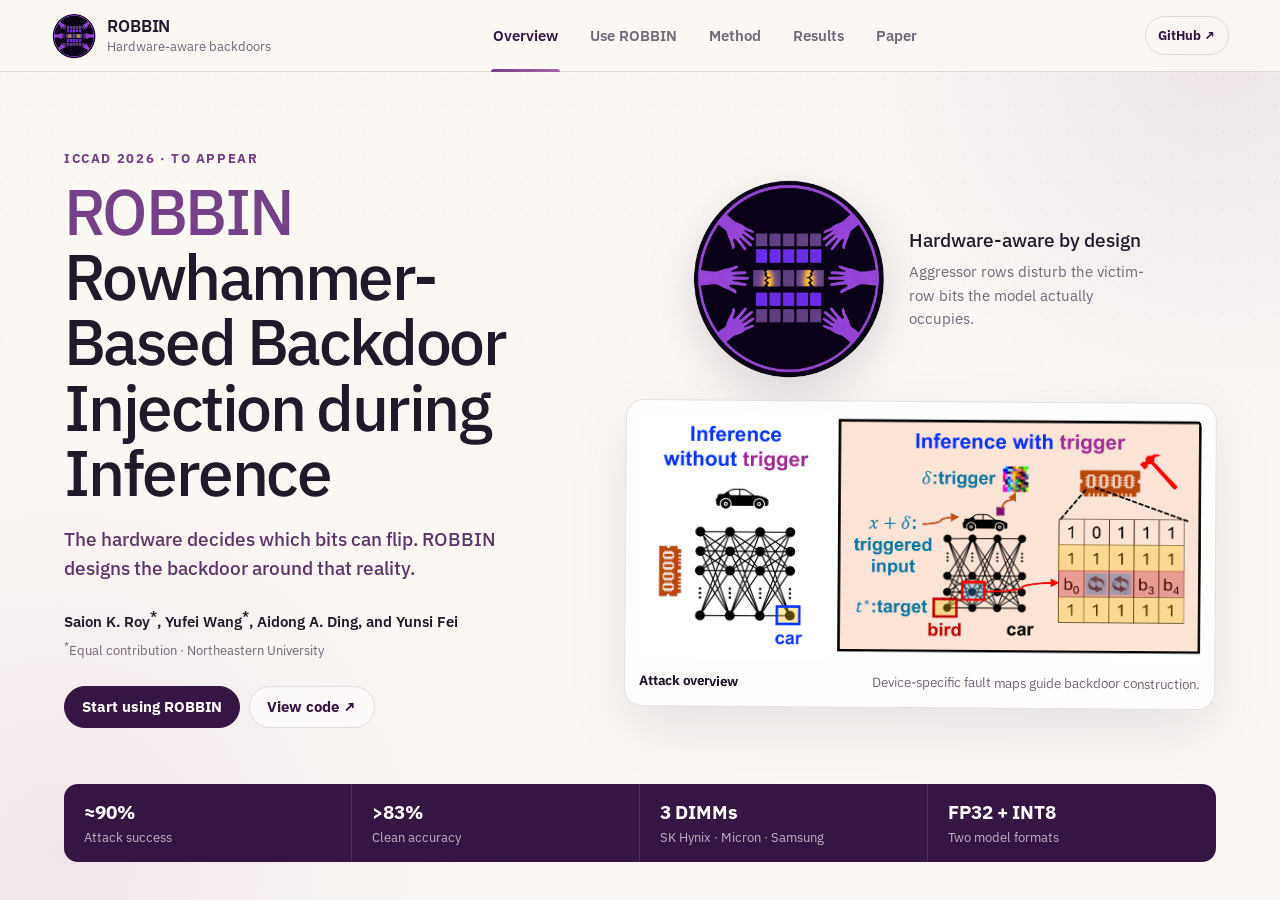
==== index.html @ c1b652b0 "Refine emblem hands and hammered cells" ====
<!doctype html>
<html lang="en">
  <head>
    <meta charset="utf-8" />
    <meta name="viewport" content="width=device-width, initial-scale=1" />
    <meta name="theme-color" content="#f8f3f7" />
    <meta name="description" content="ROBBIN is a hardware-aware inference-time backdoor attack that maps device-specific Rowhammer faults to DNN model pages." />
    <meta property="og:title" content="ROBBIN · Rowhammer-Based Backdoor Injection during Inference" />
    <meta property="og:description" content="Use ROBBIN, understand the method, and explore hardware results across three DDR4 devices." />
    <meta property="og:type" content="website" />
    <meta property="og:url" content="https://noisyor.github.io/ROBBIN-Rowhammer-Based-Backdoor-Injection-during-Inference/" />
    <meta property="og:image" content="https://noisyor.github.io/ROBBIN-Rowhammer-Based-Backdoor-Injection-during-Inference/assets/robbin-og.png" />
    <meta name="twitter:card" content="summary_large_image" />
    <link rel="icon" href="assets/robbin-robin-emblem.png?v=20260803e" />
    <link rel="stylesheet" href="assets/site.css?v=20260803j" />
    <script src="assets/site.js?v=20260803c" defer></script>
    <title>ROBBIN · Rowhammer-Based Backdoor Injection during Inference</title>
  </head>
  <body>
    <a class="skip-link" href="#tab-content">Skip to content</a>
    <div class="app-shell">
      <header class="site-header">
        <a class="brand" href="#overview" data-tab-link="overview" aria-label="ROBBIN overview">
          <img src="assets/robbin-robin-emblem.png?v=20260803e" alt="" />
          <span><strong>ROBBIN</strong><small>Hardware-aware backdoors</small></span>
        </a>

        <nav class="site-tabs" role="tablist" aria-label="Project sections">
          <button type="button" role="tab" id="tab-overview" aria-controls="overview" aria-selected="true" data-tab="overview">Overview</button>
          <button type="button" role="tab" id="tab-use" aria-controls="use" aria-selected="false" data-tab="use">Use ROBBIN</button>
          <button type="button" role="tab" id="tab-method" aria-controls="method" aria-selected="false" data-tab="method">Method</button>
          <button type="button" role="tab" id="tab-results" aria-controls="results" aria-selected="false" data-tab="results">Results</button>
          <button type="button" role="tab" id="tab-paper" aria-controls="paper" aria-selected="false" data-tab="paper">Paper</button>
        </nav>

        <a class="github-link" href="https://github.com/noisyor/ROBBIN-Rowhammer-Based-Backdoor-Injection-during-Inference">GitHub <span aria-hidden="true">↗</span></a>
      </header>

      <main id="tab-content" class="tab-content">
        <section class="tab-panel overview-panel" id="overview" role="tabpanel" aria-labelledby="tab-overview" tabindex="0">
          <div class="overview-copy">
            <p class="kicker">ICCAD 2026 · To appear</p>
            <h1><span>ROBBIN</span><br />Rowhammer-Based Backdoor Injection during Inference</h1>
            <p class="lead">The hardware decides which bits can flip. ROBBIN designs the backdoor around that reality.</p>
            <p class="authors">Saion K. Roy<sup>*</sup>, Yufei Wang<sup>*</sup>, Aidong A. Ding, and Yunsi Fei</p>
            <p class="affiliation"><sup>*</sup>Equal contribution · Northeastern University</p>
            <div class="actions">
              <button class="primary-action" type="button" data-tab-link="use">Start using ROBBIN</button>
              <a class="secondary-action" href="https://github.com/noisyor/ROBBIN-Rowhammer-Based-Backdoor-Injection-during-Inference">View code ↗</a>
            </div>
          </div>

          <div class="overview-visual">
            <div class="emblem-showcase">
              <img src="assets/robbin-robin-emblem.png?v=20260803e" alt="ROBBIN emblem showing mirrored five-fingered hands around DRAM rows with hammered victim cells turning yellow" />
              <div><strong>Hardware-aware by design</strong><span>Aggressor rows disturb the victim-row bits the model actually occupies.</span></div>
            </div>
            <figure class="paper-card">
              <img src="assets/figures/attack-overview.png" alt="A clean car input is classified correctly, while a triggered car input is mapped to a bird after profiled Rowhammer bit flips." />
              <figcaption><strong>Attack overview</strong><span>Device-specific fault maps guide backdoor construction.</span></figcaption>
            </figure>
          </div>

          <div class="metric-strip" aria-label="Evaluation highlights">
            <div><strong>≈90%</strong><span>Attack success</span></div>
            <div><strong>&gt;83%</strong><span>Clean accuracy</span></div>
            <div><strong>3 DIMMs</strong><span>SK Hynix · Micron · Samsung</span></div>
            <div><strong>FP32 + INT8</strong><span>Two model formats</span></div>
          </div>
        </section>

        <section class="tab-panel use-panel" id="use" role="tabpanel" aria-labelledby="tab-use" tabindex="0" hidden>
          <header class="panel-heading">
            <div><p class="kicker">Use ROBBIN</p><h2>From checkpoint to attack report.</h2></div>
            <p>Begin with the supplied profile. Move to an authorized hardware profile after the software path works end to end.</p>
          </header>

          <div class="use-layout">
            <aside class="setup-card">
              <div class="setup-group">
                <span class="control-label">1 · Profile source</span>
                <div class="segmented" role="group" aria-label="Choose profile source">
                  <button type="button" data-profile="sample" aria-pressed="true">Sample</button>
                  <button type="button" data-profile="custom" aria-pressed="false">My DRAM</button>
                </div>
              </div>
              <div class="setup-group">
                <span class="control-label">2 · Model precision</span>
                <div class="segmented" role="group" aria-label="Choose model precision">
                  <button type="button" data-precision="int8" aria-pressed="true">INT8</button>
                  <button type="button" data-precision="fp32" aria-pressed="false">FP32</button>
                </div>
              </div>
              <div class="current-path"><span>Current path</span><strong id="run-path-label">Sample · INT8</strong></div>
              <div class="needs-list">
                <p><span>01</span>Python 3.8+ and PyTorch</p>
                <p><span>02</span>ResNet-20 checkpoint</p>
                <p><span>03</span>Linux research system</p>
              </div>
              <p class="safety"><strong>Authorized systems only.</strong> The sample profile does not hammer local memory.</p>
            </aside>

            <div class="command-card">
              <div class="command-header"><span id="command-title">Reproduce with the supplied profile</span><button type="button" class="copy-button" data-copy-target="quickstart-code">Copy</button></div>
              <pre><code id="quickstart-code">Loading commands…</code></pre>
              <p id="command-note"><strong>Before you run:</strong> CIFAR-10 downloads automatically.</p>
            </div>
          </div>

          <div class="workflow-strip" aria-label="ROBBIN workflow">
            <div><b>1</b><span><strong>Profile</strong>Stable 0→1 and 1→0 faults</span></div>
            <div><b>2</b><span><strong>Map</strong>Model layout in 4 KB pages</span></div>
            <div><b>3</b><span><strong>Optimize</strong>Score realizable page pairs</span></div>
            <div><b>4</b><span><strong>Evaluate</strong>Track ASR and clean accuracy</span></div>
          </div>
        </section>

        <section class="tab-panel method-panel" id="method" role="tabpanel" aria-labelledby="tab-method" tabindex="0" hidden>
          <header class="panel-heading">
            <div><p class="kicker">The method</p><h2>Hardware fault map first.</h2></div>
            <p>ROBBIN selects mappings from the flips a real target device can produce, rather than hoping idealized model flips are physically realizable.</p>
          </header>

          <div class="method-layout">
            <div class="method-steps">
              <article><span>01</span><div><h3>Measure stable faults</h3><p>Retain reproducible, direction-specific bit flips from repeated profiling.</p></div></article>
              <article><span>02</span><div><h3>Score realizable impact</h3><p>Combine model sensitivity, bit significance, and device vulnerability.</p></div></article>
              <article><span>03</span><div><h3>Match pages</h3><p>Test top-K DRAM candidates for each high-value model page.</p></div></article>
              <article><span>04</span><div><h3>Deploy and evaluate</h3><p>Apply selected mappings while enforcing the clean-accuracy floor.</p></div></article>
            </div>

            <figure class="figure-card profile-figure">
              <img src="assets/figures/dram-profile.png" alt="Bit-flip count versus refresh cycles for three DDR4 devices." />
              <figcaption>Fault counts stabilize by 500 refresh cycles across ten repetitions.</figcaption>
            </figure>

            <aside class="formula-card">
              <span class="control-label">Direction-aware page score</span>
              <div class="score-equation" role="img" aria-label="r sub p equals V zero to one times s sub p zero to one, plus V one to zero times s sub p one to zero">
                <span class="equation-symbol"><i>r</i><sub>p</sub></span>
                <span class="equation-operator">=</span>
                <span class="equation-term"><i>V</i><sup>(0→1)</sup><i>s</i><sub>p</sub><sup>(0→1)</sup></span>
                <span class="equation-operator equation-plus">+</span>
                <span class="equation-term"><i>V</i><sup>(1→0)</sup><i>s</i><sub>p</sub><sup>(1→0)</sup></span>
              </div>
              <p class="equation-note">Available hardware faults × model sensitivity, summed over both flip directions.</p>
              <dl><div><dt>Candidate pool</dt><dd>Top-K, typically 20</dd></div><div><dt>Constraint</dt><dd>Target ASR + TA floor</dd></div><div><dt>Output</dt><dd>DNN → DRAM pages</dd></div></dl>
            </aside>
          </div>
        </section>

        <section class="tab-panel results-panel" id="results" role="tabpanel" aria-labelledby="tab-results" tabindex="0" hidden>
          <header class="panel-heading">
            <div><p class="kicker">Hardware results</p><h2>Consistent across three DDR4 chips.</h2></div>
            <div class="result-switch" role="group" aria-label="Choose result precision"><button type="button" data-result="int8" aria-pressed="true">INT8</button><button type="button" data-result="fp32" aria-pressed="false">FP32</button></div>
          </header>

          <div class="results-layout">
            <figure class="figure-card result-figure">
              <img id="result-image" src="assets/figures/int8-results.png" alt="INT8 attack success and test accuracy across three devices." />
              <figcaption id="result-caption">INT8 ResNet-20 · ROBBIN versus Don’t Knock</figcaption>
            </figure>
            <div class="result-summary">
              <article><span>Attack success</span><strong id="result-asr">90.2 / 90.1 / 90.9%</strong><p>Devices A, B, and C</p></article>
              <article><span>Clean accuracy</span><strong id="result-ta">83.0–87.0%</strong><p>After attack deployment</p></article>
              <article><span id="result-third-label">Page efficiency</span><strong id="result-efficiency">64–73% fewer</strong><p id="result-efficiency-note">Pages than Don’t Knock</p></article>
            </div>
            <aside class="defense-card">
              <div><span class="control-label">Countermeasure</span><h3>Keep weights off vulnerable pages.</h3><p>Vulnerability-aware allocation restores clean accuracy and reduces ASR to the trigger-only baseline on Device B.</p></div>
              <img src="assets/figures/countermeasure.png" alt="Countermeasure results after vulnerable-page blacklisting." />
            </aside>
          </div>
        </section>

        <section class="tab-panel paper-panel" id="paper" role="tabpanel" aria-labelledby="tab-paper" tabindex="0" hidden>
          <div class="paper-layout">
            <div class="paper-meta">
              <p class="kicker">Paper</p>
              <h2>ROBBIN: Rowhammer-Based Backdoor Injection during Inference</h2>
              <p class="authors">Saion K. Roy, Yufei Wang, Aidong A. Ding, and Yunsi Fei</p>
              <p class="venue">IEEE/ACM International Conference on Computer-Aided Design · 2026 · To appear</p>
              <div class="actions"><a class="primary-action" href="https://github.com/noisyor/ROBBIN-Rowhammer-Based-Backdoor-Injection-during-Inference">GitHub repository ↗</a><a class="secondary-action" href="https://drive.google.com/drive/folders/113tWaQPlbuyK6h5fFslvnyCXRkXAqYg8?usp=sharing">Profiling data ↗</a></div>
              <img class="paper-emblem" src="assets/robbin-robin-emblem.png?v=20260803e" alt="ROBBIN Rowhammer aggressor-row emblem" />
            </div>
            <article class="abstract-card"><span class="control-label">Abstract</span><p>Existing Rowhammer-based inference-time backdoor attacks choose model bit flips without accounting for the complete fault set that the underlying DRAM will produce. This disconnect makes their behavior unreliable across devices and causes damaging collateral flips.</p><p>ROBBIN integrates device-specific vulnerability profiles into backdoor construction, selecting model-to-DRAM page mappings that maximize triggered behavior while preserving clean accuracy.</p></article>
            <div class="citation-card"><div class="command-header"><span>BibTeX · preliminary</span><button type="button" class="copy-button" data-copy-target="bibtex-code">Copy</button></div><pre><code id="bibtex-code">@inproceedings{roy2026robbin,
  title     = {ROBBIN: Rowhammer-Based Backdoor Injection during Inference},
  author    = {Roy, Saion K. and Wang, Yufei and Ding, Aidong A. and Fei, Yunsi},
  booktitle = {IEEE/ACM International Conference on Computer-Aided Design},
  year      = {2026}
}</code></pre><p>Final proceedings details will replace this citation.</p></div>
          </div>
        </section>
      </main>
    </div>
  </body>
</html>
---- assets/site.css ----
@import url("https://fonts.googleapis.com/css2?family=IBM+Plex+Sans:ital,wght@0,400;0,500;0,600;1,400&display=swap");

:root {
  --ink: #21182a;
  --muted: #716779;
  --paper: #fbf8f4;
  --surface: rgba(255, 255, 255, .82);
  --plum: #351542;
  --violet: #754087;
  --orchid: #a965a9;
  --gold: #dcae54;
  --line: rgba(73, 45, 84, .14);
  --shadow: 0 22px 60px rgba(53, 21, 66, .10);
  --radius: 18px;
  --text-xs: .84rem;
  --text-sm: .96rem;
  --text-base: 1rem;
  --text-lg: 1.18rem;
  --text-xl: 1.55rem;
  --text-2xl: clamp(2.2rem, 3.2vw, 3.2rem);
}

* { box-sizing: border-box; }
html, body { width: 100%; height: 100%; overflow: hidden; }
html { background: var(--paper); }
body { margin: 0; color: var(--ink); background: radial-gradient(circle at 5% 95%, rgba(169, 101, 169, .12), transparent 30%), radial-gradient(circle at 95% 5%, rgba(117, 64, 135, .10), transparent 28%), var(--paper); font-family: "IBM Plex Sans", -apple-system, BlinkMacSystemFont, "Segoe UI", sans-serif; font-size: var(--text-base); line-height: 1.55; -webkit-font-smoothing: antialiased; }
body::before { content: ""; position: fixed; inset: 0; pointer-events: none; opacity: .34; background-image: radial-gradient(circle at 1px 1px, rgba(53, 21, 66, .12) 1px, transparent 0); background-size: 26px 26px; mask-image: linear-gradient(to bottom, #000, transparent 72%); }
button, a { font: inherit; }
button { color: inherit; }
a { color: inherit; }
img { display: block; max-width: 100%; }
h1, h2, h3, p { margin-top: 0; }
.skip-link { position: fixed; z-index: 50; top: 8px; left: 8px; padding: 8px 12px; color: #fff; background: var(--plum); transform: translateY(-160%); }
.skip-link:focus { transform: none; }
.app-shell { position: relative; height: 100dvh; display: grid; grid-template-rows: 72px minmax(0, 1fr); overflow: hidden; }

.site-header { position: relative; z-index: 10; display: grid; grid-template-columns: 240px minmax(0, 1fr) 110px; align-items: center; gap: 24px; padding: 0 clamp(20px, 4vw, 58px); background: rgba(251, 248, 244, .88); border-bottom: 1px solid var(--line); backdrop-filter: blur(16px); }
.brand { width: fit-content; display: flex; align-items: center; gap: 10px; text-decoration: none; }
.brand img { width: 46px; height: 46px; object-fit: contain; }
.brand > span { display: grid; line-height: 1.15; }
.brand strong { font-size: 1.05rem; font-weight: 600; letter-spacing: -.01em; }
.brand small { margin-top: 3px; color: var(--muted); font-size: var(--text-xs); }
.site-tabs { height: 100%; display: flex; align-items: stretch; justify-content: center; gap: clamp(12px, 2.2vw, 34px); }
.site-tabs button { position: relative; padding: 0 2px; color: var(--muted); background: none; border: 0; font-size: var(--text-sm); font-weight: 600; cursor: pointer; white-space: nowrap; }
.site-tabs button:hover, .site-tabs button[aria-selected="true"] { color: var(--plum); }
.site-tabs button[aria-selected="true"]::after { content: ""; position: absolute; right: 0; bottom: -1px; left: 0; height: 3px; background: linear-gradient(90deg, var(--violet), var(--orchid)); border-radius: 3px 3px 0 0; }
.github-link { justify-self: end; padding: 8px 12px; color: var(--plum); border: 1px solid var(--line); border-radius: 999px; font-size: var(--text-xs); font-weight: 700; text-decoration: none; }
.github-link:hover { border-color: var(--violet); }

.tab-content { position: relative; min-height: 0; overflow: hidden; }
.tab-panel { position: absolute; inset: 0; min-height: 0; padding: clamp(22px, 3vw, 44px) clamp(24px, 5vw, 72px); overflow: hidden; animation: panel-in .34s ease both; }
.tab-panel[hidden] { display: none; }
@keyframes panel-in { from { opacity: 0; transform: translateY(8px); } to { opacity: 1; transform: none; } }
.kicker { margin-bottom: 10px; color: var(--violet); font-size: var(--text-xs); font-weight: 700; letter-spacing: .12em; text-transform: uppercase; }
.panel-heading { height: 84px; display: flex; align-items: flex-end; justify-content: space-between; gap: 46px; margin-bottom: 24px; }
.panel-heading > div { flex: 1 1 auto; }
.panel-heading h2 { margin: 0; font-family: inherit; font-size: var(--text-2xl); font-weight: 500; line-height: 1.08; letter-spacing: -.025em; }
.panel-heading > p { width: min(44%, 520px); margin: 0; color: var(--muted); font-size: var(--text-sm); }
.control-label { display: block; color: var(--muted); font-size: var(--text-xs); font-weight: 700; letter-spacing: .08em; text-transform: uppercase; }
.primary-action, .secondary-action { display: inline-flex; align-items: center; justify-content: center; min-height: 42px; padding: 0 17px; border-radius: 999px; font-size: var(--text-sm); font-weight: 700; text-decoration: none; cursor: pointer; }
.primary-action { color: #fff; background: var(--plum); border: 1px solid var(--plum); }
.secondary-action { color: var(--plum); background: rgba(255,255,255,.5); border: 1px solid var(--line); }
.actions { display: flex; flex-wrap: wrap; gap: 9px; }
.figure-card, .paper-card, .setup-card, .command-card, .formula-card, .abstract-card, .citation-card, .result-summary article, .defense-card { background: var(--surface); border: 1px solid var(--line); border-radius: var(--radius); box-shadow: var(--shadow); }

.overview-panel { display: grid; grid-template-columns: minmax(0, .9fr) minmax(460px, 1.1fr); grid-template-rows: 1fr auto; column-gap: clamp(38px, 6vw, 92px); align-items: center; }
.overview-copy { align-self: center; max-width: 700px; }
.overview-copy h1 { margin-bottom: 20px; font-family: inherit; font-size: clamp(2.5rem, 5vw, 4.4rem); font-weight: 500; line-height: 1.02; letter-spacing: -.04em; }
.overview-copy h1 span { color: var(--violet); }
.lead { max-width: 660px; margin-bottom: 23px; color: #5d3467; font-size: var(--text-lg); font-weight: 500; }
.authors { margin-bottom: 4px; font-size: var(--text-sm); font-weight: 600; }
.affiliation { margin-bottom: 25px; color: var(--muted); font-size: var(--text-xs); }
.overview-visual { position: relative; display: grid; grid-template-rows: auto auto; gap: 12px; align-content: center; align-self: stretch; min-height: 0; }
.emblem-showcase { display: flex; align-items: center; justify-content: center; gap: 18px; padding: 8px 18px; }
.emblem-showcase img { width: clamp(180px, 16vw, 230px); height: clamp(180px, 16vw, 230px); flex: 0 0 auto; object-fit: contain; filter: drop-shadow(0 16px 25px rgba(53, 21, 66, .16)); }
.emblem-showcase > div { display: grid; max-width: 245px; }
.emblem-showcase strong { font-size: var(--text-lg); font-weight: 500; }
.emblem-showcase span { margin-top: 5px; color: var(--muted); font-size: var(--text-sm); }
.paper-card { position: relative; z-index: 1; width: 100%; overflow: hidden; margin: 0; padding: 14px; transform: rotate(.4deg); }
.paper-card > img { width: 100%; max-height: min(29vh, 270px); object-fit: contain; background: #fff; border-radius: 10px; }
.paper-card figcaption, .figure-card figcaption { display: flex; justify-content: space-between; gap: 20px; margin-top: 12px; color: var(--muted); font-size: var(--text-xs); }
.paper-card figcaption strong { color: var(--ink); }
.metric-strip { grid-column: 1 / -1; align-self: end; display: grid; grid-template-columns: repeat(4, 1fr); overflow: hidden; margin-top: 18px; background: var(--plum); border-radius: 14px; }
.metric-strip div { display: grid; padding: 14px 20px; color: rgba(255,255,255,.68); border-right: 1px solid rgba(255,255,255,.12); }
.metric-strip div:last-child { border-right: 0; }
.metric-strip strong { color: #fff; font-size: var(--text-lg); }
.metric-strip span { font-size: var(--text-xs); }

.use-layout { height: calc(100% - 168px); display: grid; grid-template-columns: 260px minmax(0, 1fr); gap: 18px; }
.setup-card { padding: 20px; box-shadow: none; }
.setup-group + .setup-group { margin-top: 18px; }
.segmented { display: grid; grid-template-columns: 1fr 1fr; gap: 4px; margin-top: 8px; padding: 4px; background: #eee7f0; border-radius: 10px; }
.segmented button, .result-switch button { min-height: 35px; background: transparent; border: 0; border-radius: 7px; font-size: var(--text-xs); font-weight: 700; cursor: pointer; }
.segmented button[aria-pressed="true"], .result-switch button[aria-pressed="true"] { color: #fff; background: var(--plum); }
.current-path { margin: 18px 0 15px; padding: 12px; background: #f7f0f7; border: 1px solid var(--line); border-radius: 10px; }
.current-path span { display: block; color: var(--muted); font-size: var(--text-xs); text-transform: uppercase; }
.current-path strong { color: var(--violet); font-size: var(--text-sm); }
.needs-list { display: grid; gap: 8px; }
.needs-list p { display: flex; gap: 9px; margin: 0; color: var(--muted); font-size: var(--text-xs); }
.needs-list span { color: var(--violet); font-weight: 700; }
.safety { margin: 16px 0 0; padding-top: 13px; color: #7b6040; border-top: 1px solid var(--line); font-size: var(--text-xs); }
.command-card { min-width: 0; overflow: hidden; color: #eee7f3; background: #201429; }
.command-header { min-height: 50px; display: flex; align-items: center; justify-content: space-between; gap: 20px; padding: 0 18px; color: #d5c8da; border-bottom: 1px solid rgba(255,255,255,.10); font-size: var(--text-xs); }
.copy-button { padding: 6px 10px; color: #fff; background: rgba(255,255,255,.07); border: 1px solid rgba(255,255,255,.16); border-radius: 7px; font-size: var(--text-xs); cursor: pointer; }
pre { margin: 0; overflow: auto; white-space: pre; }
code { font: 500 var(--text-xs)/1.58 ui-monospace, SFMono-Regular, Menlo, Consolas, monospace; }
.command-card pre { height: calc(100% - 103px); padding: 18px 22px; }
.command-card > p { height: 53px; margin: 0; padding: 10px 18px; color: #ab9db1; background: rgba(0,0,0,.12); border-top: 1px solid rgba(255,255,255,.08); font-size: var(--text-xs); }
.command-card > p strong { color: #e5dce9; }
.workflow-strip { height: 60px; display: grid; grid-template-columns: repeat(4, 1fr); gap: 8px; margin-top: 12px; }
.workflow-strip > div { display: flex; align-items: center; gap: 11px; padding: 9px 13px; background: rgba(255,255,255,.7); border: 1px solid var(--line); border-radius: 11px; }
.workflow-strip b { display: grid; width: 25px; height: 25px; place-items: center; flex: 0 0 auto; color: #fff; background: var(--violet); border-radius: 50%; font-size: var(--text-xs); }
.workflow-strip span { display: grid; color: var(--muted); font-size: var(--text-xs); }
.workflow-strip strong { color: var(--ink); font-size: var(--text-xs); }

.method-layout { height: calc(100% - 108px); display: grid; grid-template-columns: .9fr 1.2fr .9fr; gap: 18px; }
.method-panel .panel-heading > p { font-size: var(--text-base); }
.method-panel .kicker, .formula-card .control-label { font-size: var(--text-sm); }
.method-steps { display: grid; grid-template-rows: repeat(4, 1fr); gap: 8px; }
.method-steps article { display: flex; align-items: center; gap: 14px; padding: 14px 16px; background: rgba(255,255,255,.74); border: 1px solid var(--line); border-radius: 13px; }
.method-steps article > span { color: var(--orchid); font: 700 var(--text-sm)/1 ui-monospace, monospace; }
.method-steps h3 { margin: 0 0 5px; font-size: var(--text-lg); font-weight: 500; }
.method-steps p { margin: 0; color: var(--muted); font-size: var(--text-sm); line-height: 1.45; }
.profile-figure { display: flex; flex-direction: column; justify-content: center; margin: 0; padding: 18px; box-shadow: none; }
.profile-figure img { width: 100%; max-height: calc(100% - 32px); object-fit: contain; }
.profile-figure figcaption { font-size: var(--text-sm); line-height: 1.45; }
.formula-card { align-self: stretch; display: flex; flex-direction: column; padding: 24px; background: linear-gradient(145deg, #fff, #f5edf7); box-shadow: none; }
.score-equation { display: flex; align-items: baseline; justify-content: center; gap: clamp(6px, .75vw, 10px); margin: clamp(24px, 5vh, 48px) 0 16px; padding: 22px 12px; color: var(--plum); background: rgba(255,255,255,.72); border: 1px solid var(--line); border-radius: 12px; font-family: "Cambria Math", "STIX Two Math", Georgia, serif; font-size: clamp(1.05rem, 1.4vw, 1.3rem); line-height: 1; white-space: nowrap; }
.equation-symbol, .equation-term { display: inline-flex; align-items: baseline; }
.equation-operator { color: var(--muted); font-family: "IBM Plex Sans", sans-serif; font-size: .9em; }
.equation-plus { color: var(--orchid); }
.score-equation i { font-style: italic; }
.score-equation sup, .score-equation sub { position: relative; font-size: .58em; line-height: 0; }
.score-equation sup { top: -.6em; margin-left: 4px; }
.score-equation sub { bottom: -.15em; margin-left: 1px; }
.equation-term sup + i { margin-left: 4px; }
.equation-note { margin: 0; color: var(--muted); font-size: var(--text-base); line-height: 1.5; }
.formula-card dl { margin: auto 0 0; border-top: 1px solid var(--line); }
.formula-card dl div { display: flex; justify-content: space-between; gap: 14px; padding: 11px 0; border-bottom: 1px solid var(--line); font-size: var(--text-sm); }
.formula-card dt { color: var(--muted); }
.formula-card dd { margin: 0; font-weight: 700; text-align: right; }

.results-panel .panel-heading { align-items: center; }
.result-switch { display: grid; grid-template-columns: 1fr 1fr; gap: 4px; padding: 4px; background: #eee7f0; border-radius: 10px; }
.result-switch button { width: 74px; }
.results-layout { height: calc(100% - 108px); display: grid; grid-template-columns: 1.6fr .75fr; grid-template-rows: 1fr auto; gap: 14px; }
.result-figure { grid-row: 1 / -1; display: flex; flex-direction: column; justify-content: center; margin: 0; padding: 20px; box-shadow: none; }
.result-figure img { width: 100%; max-height: calc(100% - 34px); object-fit: contain; }
.result-summary { display: grid; grid-template-columns: 1fr; gap: 9px; }
.result-summary article { padding: 13px 16px; box-shadow: none; }
.result-summary span { color: var(--muted); font-size: var(--text-xs); font-weight: 600; letter-spacing: .07em; text-transform: uppercase; }
.result-summary strong { display: block; margin: 4px 0 0; color: var(--violet); font-size: var(--text-lg); }
.result-summary p { margin: 0; color: var(--muted); font-size: var(--text-xs); }
.defense-card { display: grid; grid-template-columns: 1fr 115px; align-items: center; gap: 14px; padding: 15px; background: #f7f2f8; box-shadow: none; }
.defense-card h3 { margin: 4px 0; font-family: inherit; font-size: var(--text-lg); font-weight: 500; line-height: 1.2; }
.defense-card p { margin: 0; color: var(--muted); font-size: var(--text-xs); }
.defense-card img { max-height: 105px; margin-left: auto; object-fit: contain; border-radius: 8px; }

.paper-layout { height: 100%; display: grid; grid-template-columns: 1.1fr .9fr; grid-template-rows: 1fr auto; gap: 18px; align-items: stretch; }
.paper-meta { position: relative; padding: 28px; overflow: hidden; background: linear-gradient(145deg, rgba(255,255,255,.92), rgba(245,237,247,.9)); border: 1px solid var(--line); border-radius: var(--radius); }
.paper-meta h2 { max-width: 720px; margin-bottom: 24px; font-family: inherit; font-size: clamp(2.4rem, 5vw, 3.8rem); font-weight: 500; line-height: 1.04; letter-spacing: -.035em; }
.paper-meta .venue { max-width: 590px; margin: 9px 0 24px; color: var(--muted); font-size: var(--text-sm); }
.paper-emblem { position: absolute; right: -35px; bottom: -55px; width: min(34%, 250px); opacity: .12; }
.abstract-card { padding: 28px; box-shadow: none; }
.abstract-card p { color: var(--muted); font-size: var(--text-sm); }
.abstract-card p:first-of-type { margin-top: 22px; }
.citation-card { grid-column: 1 / -1; overflow: hidden; color: #ede5f0; background: #201429; box-shadow: none; }
.citation-card pre { padding: 15px 20px; }
.citation-card > p { margin: 0; padding: 8px 20px; color: #a99caf; background: rgba(0,0,0,.12); font-size: var(--text-xs); }

@media (max-height: 720px) and (min-width: 901px) {
  .app-shell { grid-template-rows: 64px minmax(0, 1fr); }
  .tab-panel { padding-block: 20px; }
  .panel-heading { height: 70px; margin-bottom: 14px; }
  .panel-heading h2 { font-size: 2.6rem; }
  .use-layout { height: calc(100% - 144px); }
  .method-layout, .results-layout { height: calc(100% - 84px); }
  .overview-copy h1 { font-size: clamp(2.2rem, 4.1vw, 4rem); }
  .emblem-showcase img { width: 190px; height: 190px; }
  .paper-card > img { max-height: 24vh; }
  .workflow-strip { height: 54px; margin-top: 8px; }
}

@media (max-width: 900px) {
  html, body { overflow: auto; }
  .app-shell { min-height: 100dvh; height: auto; grid-template-rows: auto 1fr; overflow: visible; }
  .site-header { grid-template-columns: 1fr auto; gap: 8px; padding: 10px 16px 0; }
  .brand img { width: 40px; height: 40px; }
  .github-link { grid-column: 2; grid-row: 1; }
  .site-tabs { grid-column: 1 / -1; grid-row: 2; min-width: 0; height: 42px; justify-content: flex-start; gap: 22px; overflow-x: auto; }
  .tab-content { min-height: calc(100dvh - 104px); overflow: visible; }
  .tab-panel { position: relative; min-height: calc(100dvh - 104px); padding: 24px 18px; overflow: visible; }
  .overview-panel { grid-template-columns: 1fr; grid-template-rows: auto auto auto; gap: 24px; }
  .overview-copy h1 { font-size: clamp(2.5rem, 11vw, 4rem); }
  .metric-strip { grid-template-columns: 1fr 1fr; }
  .metric-strip div:nth-child(2) { border-right: 0; }
  .panel-heading { height: auto; align-items: flex-start; flex-direction: column; gap: 10px; }
  .panel-heading > p { width: 100%; }
  .use-layout, .method-layout, .results-layout, .paper-layout { height: auto; grid-template-columns: 1fr; grid-template-rows: auto; }
  .workflow-strip { height: auto; grid-template-columns: 1fr 1fr; }
  .result-figure { grid-row: auto; }
  .result-figure img, .profile-figure img { max-height: none; }
  .citation-card { grid-column: 1; }
  .command-card pre { height: 390px; }
}

@media (prefers-reduced-motion: reduce) {
  .tab-panel { animation: none; }
}
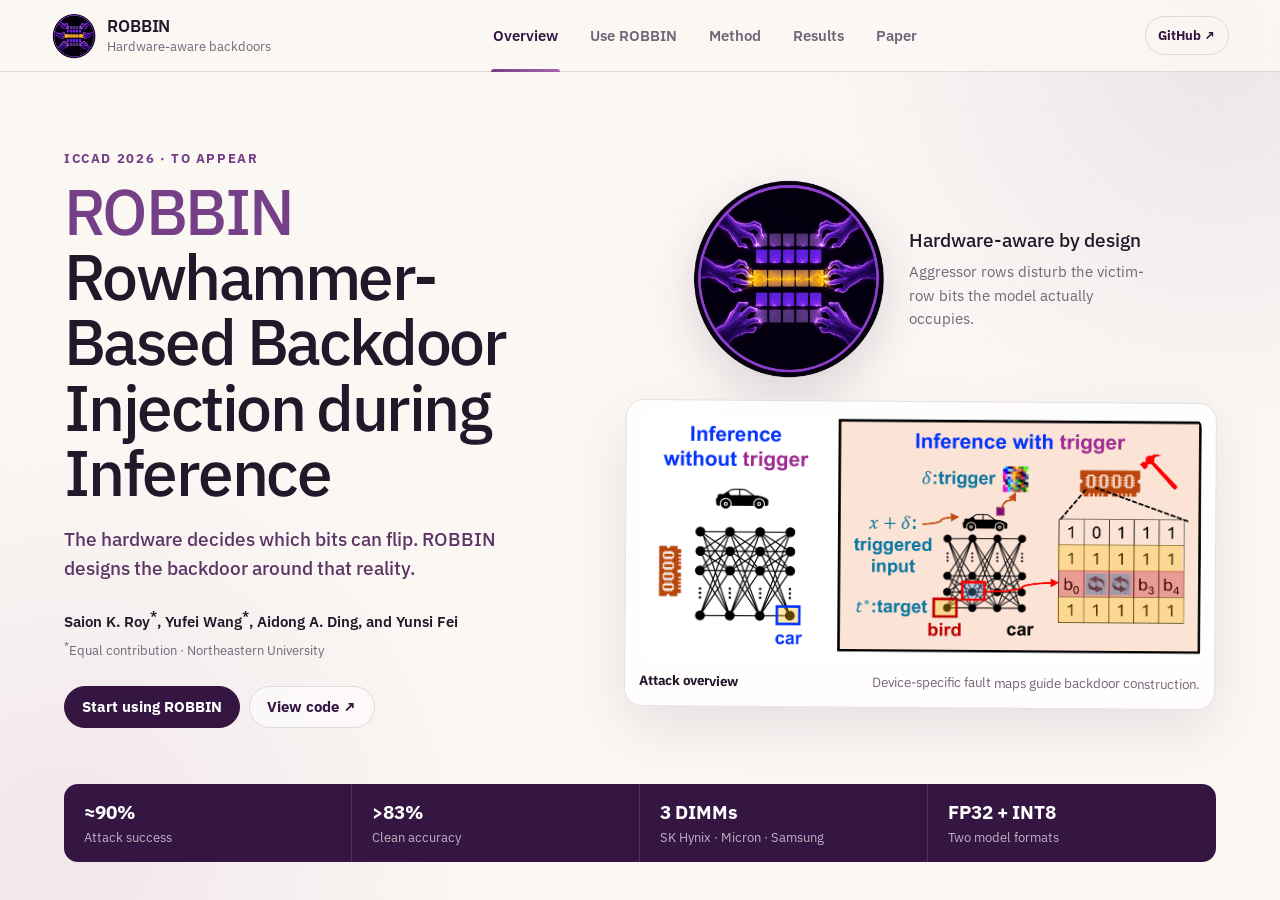
==== commit 23f8b01c: "Make emblem hands active and spread damage" ====
--- a/index.html
+++ b/index.html
@@ -11,7 +11,7 @@
     <meta property="og:url" content="https://noisyor.github.io/ROBBIN-Rowhammer-Based-Backdoor-Injection-during-Inference/" />
     <meta property="og:image" content="https://noisyor.github.io/ROBBIN-Rowhammer-Based-Backdoor-Injection-during-Inference/assets/robbin-og.png" />
     <meta name="twitter:card" content="summary_large_image" />
-    <link rel="icon" href="assets/robbin-robin-emblem.png?v=20260803e" />
+    <link rel="icon" href="assets/robbin-robin-emblem.png?v=20260803f" />
     <link rel="stylesheet" href="assets/site.css?v=20260803j" />
     <script src="assets/site.js?v=20260803c" defer></script>
     <title>ROBBIN · Rowhammer-Based Backdoor Injection during Inference</title>
@@ -21,7 +21,7 @@
     <div class="app-shell">
       <header class="site-header">
         <a class="brand" href="#overview" data-tab-link="overview" aria-label="ROBBIN overview">
-          <img src="assets/robbin-robin-emblem.png?v=20260803e" alt="" />
+          <img src="assets/robbin-robin-emblem.png?v=20260803f" alt="" />
           <span><strong>ROBBIN</strong><small>Hardware-aware backdoors</small></span>
         </a>
 
@@ -52,7 +52,7 @@
 
           <div class="overview-visual">
             <div class="emblem-showcase">
-              <img src="assets/robbin-robin-emblem.png?v=20260803e" alt="ROBBIN emblem showing mirrored five-fingered hands around DRAM rows with hammered victim cells turning yellow" />
+              <img src="assets/robbin-robin-emblem.png?v=20260803f" alt="ROBBIN emblem showing mirrored supernatural hands pressing DRAM rows while yellow damage spreads across the victim cells" />
               <div><strong>Hardware-aware by design</strong><span>Aggressor rows disturb the victim-row bits the model actually occupies.</span></div>
             </div>
             <figure class="paper-card">
@@ -180,7 +180,7 @@
               <p class="authors">Saion K. Roy, Yufei Wang, Aidong A. Ding, and Yunsi Fei</p>
               <p class="venue">IEEE/ACM International Conference on Computer-Aided Design · 2026 · To appear</p>
               <div class="actions"><a class="primary-action" href="https://github.com/noisyor/ROBBIN-Rowhammer-Based-Backdoor-Injection-during-Inference">GitHub repository ↗</a><a class="secondary-action" href="https://drive.google.com/drive/folders/113tWaQPlbuyK6h5fFslvnyCXRkXAqYg8?usp=sharing">Profiling data ↗</a></div>
-              <img class="paper-emblem" src="assets/robbin-robin-emblem.png?v=20260803e" alt="ROBBIN Rowhammer aggressor-row emblem" />
+              <img class="paper-emblem" src="assets/robbin-robin-emblem.png?v=20260803f" alt="ROBBIN Rowhammer aggressor-row emblem" />
             </div>
             <article class="abstract-card"><span class="control-label">Abstract</span><p>Existing Rowhammer-based inference-time backdoor attacks choose model bit flips without accounting for the complete fault set that the underlying DRAM will produce. This disconnect makes their behavior unreliable across devices and causes damaging collateral flips.</p><p>ROBBIN integrates device-specific vulnerability profiles into backdoor construction, selecting model-to-DRAM page mappings that maximize triggered behavior while preserving clean accuracy.</p></article>
             <div class="citation-card"><div class="command-header"><span>BibTeX · preliminary</span><button type="button" class="copy-button" data-copy-target="bibtex-code">Copy</button></div><pre><code id="bibtex-code">@inproceedings{roy2026robbin,
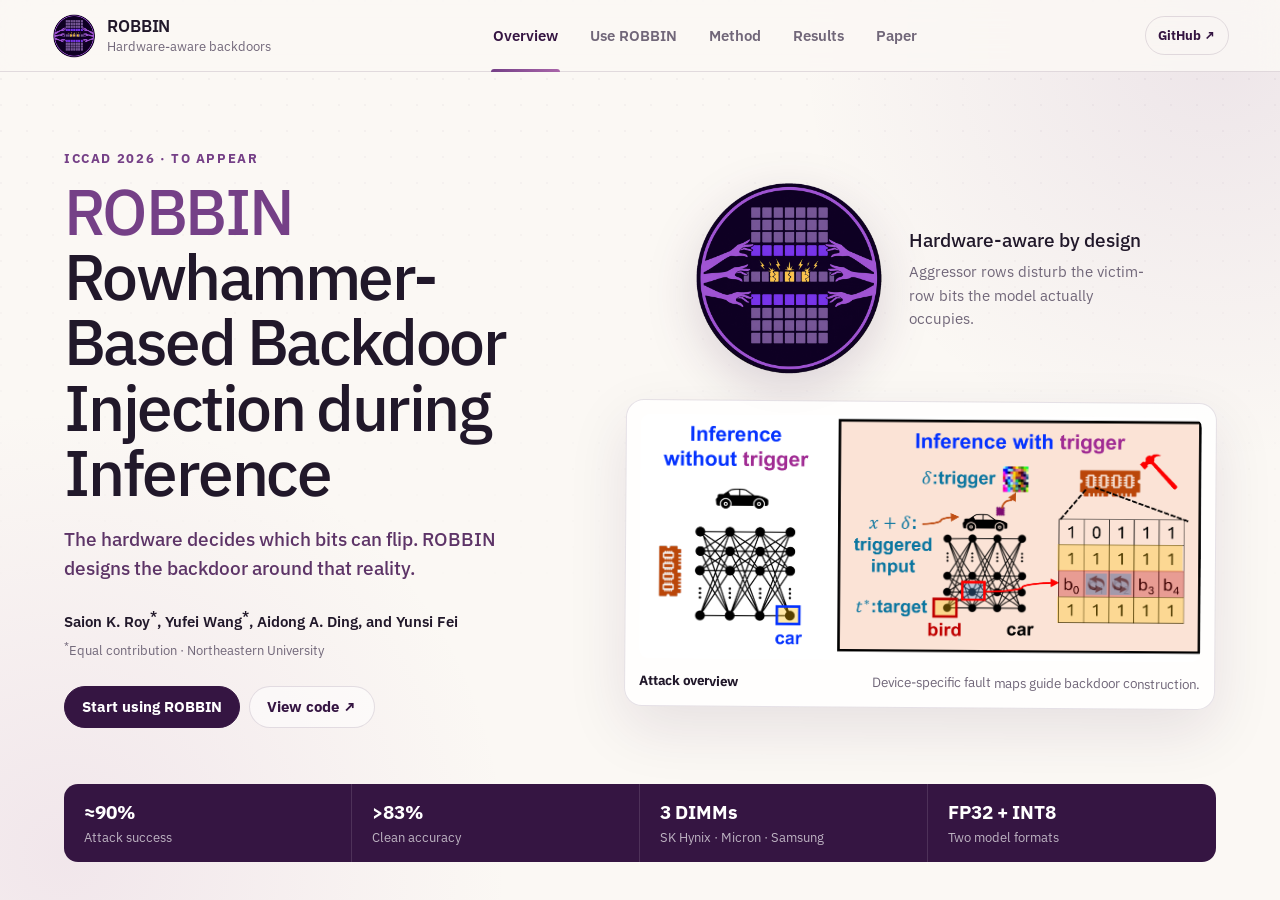
==== commit efab2d45: "Match emblem arms and victim row reference" ====
--- a/index.html
+++ b/index.html
@@ -11,7 +11,7 @@
     <meta property="og:url" content="https://noisyor.github.io/ROBBIN-Rowhammer-Based-Backdoor-Injection-during-Inference/" />
     <meta property="og:image" content="https://noisyor.github.io/ROBBIN-Rowhammer-Based-Backdoor-Injection-during-Inference/assets/robbin-og.png" />
     <meta name="twitter:card" content="summary_large_image" />
-    <link rel="icon" href="assets/robbin-robin-emblem.png?v=20260803f" />
+    <link rel="icon" href="assets/robbin-robin-emblem.png?v=20260803g" />
     <link rel="stylesheet" href="assets/site.css?v=20260803j" />
     <script src="assets/site.js?v=20260803c" defer></script>
     <title>ROBBIN · Rowhammer-Based Backdoor Injection during Inference</title>
@@ -21,7 +21,7 @@
     <div class="app-shell">
       <header class="site-header">
         <a class="brand" href="#overview" data-tab-link="overview" aria-label="ROBBIN overview">
-          <img src="assets/robbin-robin-emblem.png?v=20260803f" alt="" />
+          <img src="assets/robbin-robin-emblem.png?v=20260803g" alt="" />
           <span><strong>ROBBIN</strong><small>Hardware-aware backdoors</small></span>
         </a>
 
@@ -52,7 +52,7 @@
 
           <div class="overview-visual">
             <div class="emblem-showcase">
-              <img src="assets/robbin-robin-emblem.png?v=20260803f" alt="ROBBIN emblem showing mirrored supernatural hands pressing DRAM rows while yellow damage spreads across the victim cells" />
+              <img src="assets/robbin-robin-emblem.png?v=20260803g" alt="ROBBIN emblem showing three mirrored lateral arms on each side of DRAM rows with three victim cells turning yellow and cracking" />
               <div><strong>Hardware-aware by design</strong><span>Aggressor rows disturb the victim-row bits the model actually occupies.</span></div>
             </div>
             <figure class="paper-card">
@@ -180,7 +180,7 @@
               <p class="authors">Saion K. Roy, Yufei Wang, Aidong A. Ding, and Yunsi Fei</p>
               <p class="venue">IEEE/ACM International Conference on Computer-Aided Design · 2026 · To appear</p>
               <div class="actions"><a class="primary-action" href="https://github.com/noisyor/ROBBIN-Rowhammer-Based-Backdoor-Injection-during-Inference">GitHub repository ↗</a><a class="secondary-action" href="https://drive.google.com/drive/folders/113tWaQPlbuyK6h5fFslvnyCXRkXAqYg8?usp=sharing">Profiling data ↗</a></div>
-              <img class="paper-emblem" src="assets/robbin-robin-emblem.png?v=20260803f" alt="ROBBIN Rowhammer aggressor-row emblem" />
+              <img class="paper-emblem" src="assets/robbin-robin-emblem.png?v=20260803g" alt="ROBBIN Rowhammer aggressor-row emblem" />
             </div>
             <article class="abstract-card"><span class="control-label">Abstract</span><p>Existing Rowhammer-based inference-time backdoor attacks choose model bit flips without accounting for the complete fault set that the underlying DRAM will produce. This disconnect makes their behavior unreliable across devices and causes damaging collateral flips.</p><p>ROBBIN integrates device-specific vulnerability profiles into backdoor construction, selecting model-to-DRAM page mappings that maximize triggered behavior while preserving clean accuracy.</p></article>
             <div class="citation-card"><div class="command-header"><span>BibTeX · preliminary</span><button type="button" class="copy-button" data-copy-target="bibtex-code">Copy</button></div><pre><code id="bibtex-code">@inproceedings{roy2026robbin,
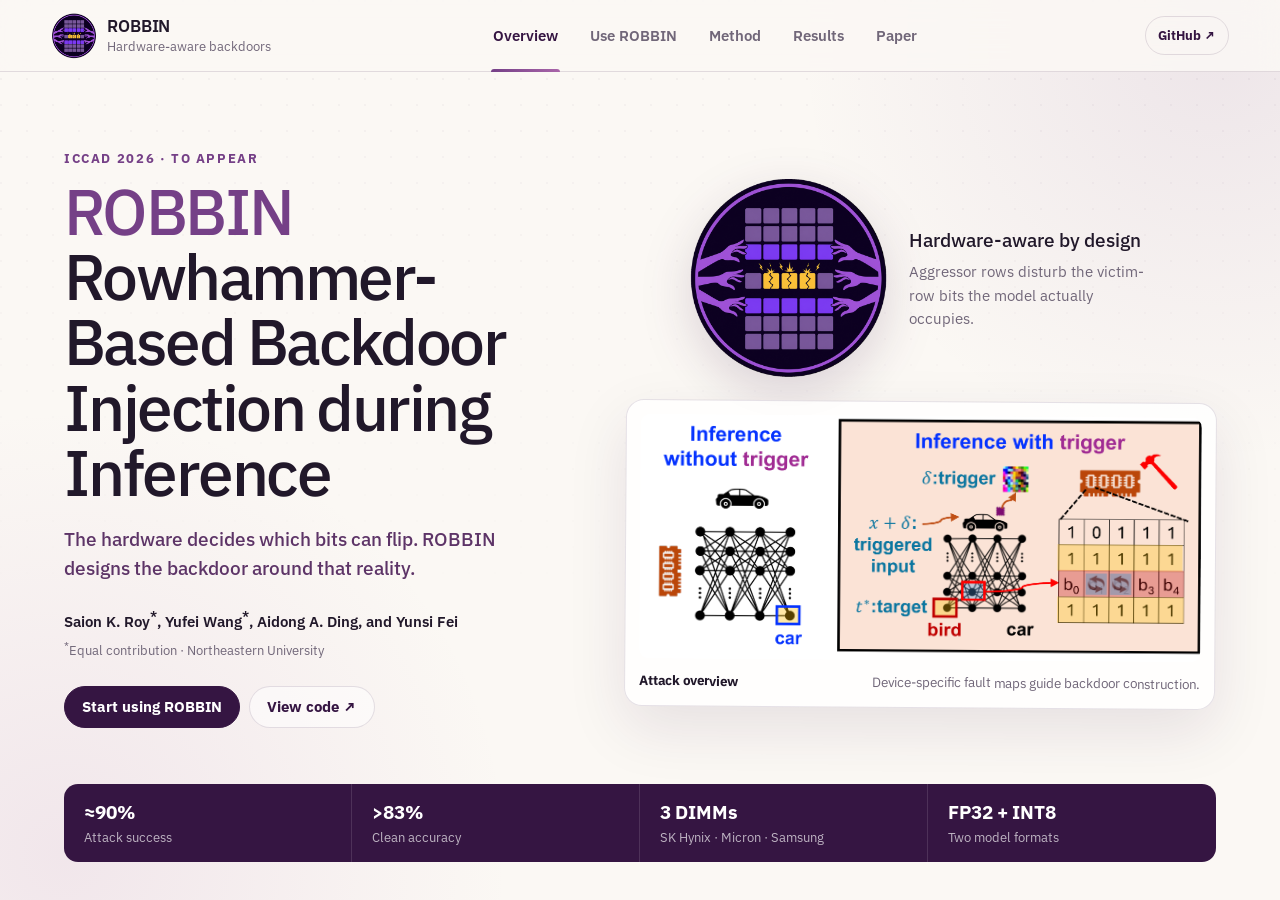
==== commit 72f8efa1: "Zoom emblem and normalize DRAM grid" ====
--- a/index.html
+++ b/index.html
@@ -11,7 +11,7 @@
     <meta property="og:url" content="https://noisyor.github.io/ROBBIN-Rowhammer-Based-Backdoor-Injection-during-Inference/" />
     <meta property="og:image" content="https://noisyor.github.io/ROBBIN-Rowhammer-Based-Backdoor-Injection-during-Inference/assets/robbin-og.png" />
     <meta name="twitter:card" content="summary_large_image" />
-    <link rel="icon" href="assets/robbin-robin-emblem.png?v=20260803g" />
+    <link rel="icon" href="assets/robbin-robin-emblem.png?v=20260803h" />
     <link rel="stylesheet" href="assets/site.css?v=20260803j" />
     <script src="assets/site.js?v=20260803c" defer></script>
     <title>ROBBIN · Rowhammer-Based Backdoor Injection during Inference</title>
@@ -21,7 +21,7 @@
     <div class="app-shell">
       <header class="site-header">
         <a class="brand" href="#overview" data-tab-link="overview" aria-label="ROBBIN overview">
-          <img src="assets/robbin-robin-emblem.png?v=20260803g" alt="" />
+          <img src="assets/robbin-robin-emblem.png?v=20260803h" alt="" />
           <span><strong>ROBBIN</strong><small>Hardware-aware backdoors</small></span>
         </a>
 
@@ -52,7 +52,7 @@
 
           <div class="overview-visual">
             <div class="emblem-showcase">
-              <img src="assets/robbin-robin-emblem.png?v=20260803g" alt="ROBBIN emblem showing three mirrored lateral arms on each side of DRAM rows with three victim cells turning yellow and cracking" />
+              <img src="assets/robbin-robin-emblem.png?v=20260803h" alt="ROBBIN emblem showing a zoomed five-column DRAM grid with three mirrored lateral arms on each side and three victim cells turning yellow" />
               <div><strong>Hardware-aware by design</strong><span>Aggressor rows disturb the victim-row bits the model actually occupies.</span></div>
             </div>
             <figure class="paper-card">
@@ -180,7 +180,7 @@
               <p class="authors">Saion K. Roy, Yufei Wang, Aidong A. Ding, and Yunsi Fei</p>
               <p class="venue">IEEE/ACM International Conference on Computer-Aided Design · 2026 · To appear</p>
               <div class="actions"><a class="primary-action" href="https://github.com/noisyor/ROBBIN-Rowhammer-Based-Backdoor-Injection-during-Inference">GitHub repository ↗</a><a class="secondary-action" href="https://drive.google.com/drive/folders/113tWaQPlbuyK6h5fFslvnyCXRkXAqYg8?usp=sharing">Profiling data ↗</a></div>
-              <img class="paper-emblem" src="assets/robbin-robin-emblem.png?v=20260803g" alt="ROBBIN Rowhammer aggressor-row emblem" />
+              <img class="paper-emblem" src="assets/robbin-robin-emblem.png?v=20260803h" alt="ROBBIN Rowhammer aggressor-row emblem" />
             </div>
             <article class="abstract-card"><span class="control-label">Abstract</span><p>Existing Rowhammer-based inference-time backdoor attacks choose model bit flips without accounting for the complete fault set that the underlying DRAM will produce. This disconnect makes their behavior unreliable across devices and causes damaging collateral flips.</p><p>ROBBIN integrates device-specific vulnerability profiles into backdoor construction, selecting model-to-DRAM page mappings that maximize triggered behavior while preserving clean accuracy.</p></article>
             <div class="citation-card"><div class="command-header"><span>BibTeX · preliminary</span><button type="button" class="copy-button" data-copy-target="bibtex-code">Copy</button></div><pre><code id="bibtex-code">@inproceedings{roy2026robbin,
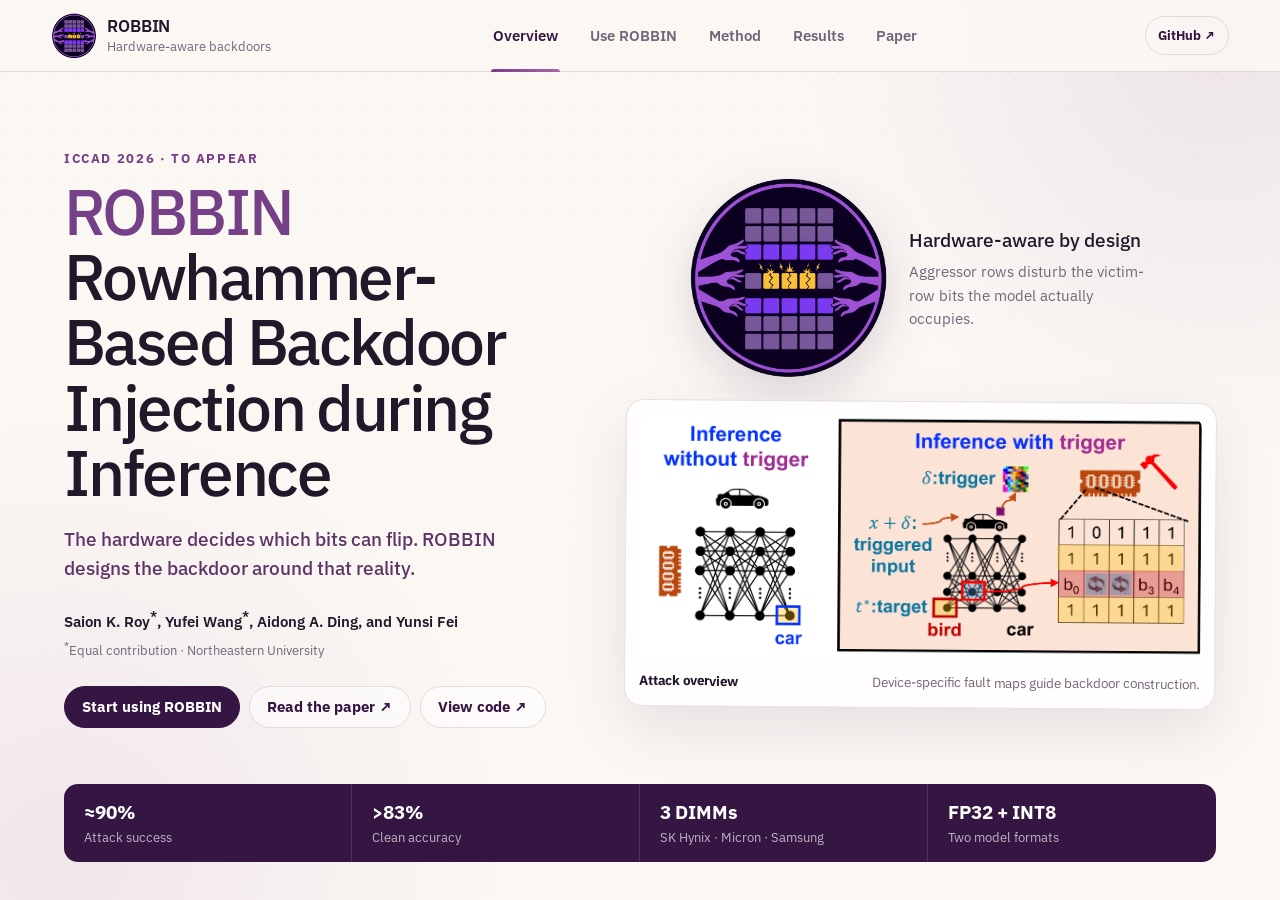
==== commit 7580a170: "Add arXiv link to ROBBIN overview" ====
--- a/index.html
+++ b/index.html
@@ -9,8 +9,12 @@
     <meta property="og:description" content="Use ROBBIN, understand the method, and explore hardware results across three DDR4 devices." />
     <meta property="og:type" content="website" />
     <meta property="og:url" content="https://noisyor.github.io/ROBBIN-Rowhammer-Based-Backdoor-Injection-during-Inference/" />
-    <meta property="og:image" content="https://noisyor.github.io/ROBBIN-Rowhammer-Based-Backdoor-Injection-during-Inference/assets/robbin-og.png" />
+    <meta property="og:image" content="https://noisyor.github.io/ROBBIN-Rowhammer-Based-Backdoor-Injection-during-Inference/assets/robbin-og.png?v=20260831a" />
+    <meta property="og:image:width" content="1200" />
+    <meta property="og:image:height" content="630" />
+    <meta property="og:image:alt" content="ROBBIN: Rowhammer-Based Backdoor Injection during Inference" />
     <meta name="twitter:card" content="summary_large_image" />
+    <meta name="twitter:image" content="https://noisyor.github.io/ROBBIN-Rowhammer-Based-Backdoor-Injection-during-Inference/assets/robbin-og.png?v=20260831a" />
     <link rel="icon" href="assets/robbin-robin-emblem.png?v=20260803h" />
     <link rel="stylesheet" href="assets/site.css?v=20260803j" />
     <script src="assets/site.js?v=20260803c" defer></script>
@@ -46,6 +50,7 @@
             <p class="affiliation"><sup>*</sup>Equal contribution · Northeastern University</p>
             <div class="actions">
               <button class="primary-action" type="button" data-tab-link="use">Start using ROBBIN</button>
+              <a class="secondary-action" href="https://arxiv.org/abs/2608.23774">Read the paper ↗</a>
               <a class="secondary-action" href="https://github.com/noisyor/ROBBIN-Rowhammer-Based-Backdoor-Injection-during-Inference">View code ↗</a>
             </div>
           </div>
@@ -179,7 +184,7 @@
               <h2>ROBBIN: Rowhammer-Based Backdoor Injection during Inference</h2>
               <p class="authors">Saion K. Roy, Yufei Wang, Aidong A. Ding, and Yunsi Fei</p>
               <p class="venue">IEEE/ACM International Conference on Computer-Aided Design · 2026 · To appear</p>
-              <div class="actions"><a class="primary-action" href="https://github.com/noisyor/ROBBIN-Rowhammer-Based-Backdoor-Injection-during-Inference">GitHub repository ↗</a><a class="secondary-action" href="https://drive.google.com/drive/folders/113tWaQPlbuyK6h5fFslvnyCXRkXAqYg8?usp=sharing">Profiling data ↗</a></div>
+              <div class="actions"><a class="primary-action" href="https://arxiv.org/abs/2608.23774">Read on arXiv ↗</a><a class="secondary-action" href="https://github.com/noisyor/ROBBIN-Rowhammer-Based-Backdoor-Injection-during-Inference">GitHub repository ↗</a><a class="secondary-action" href="https://drive.google.com/drive/folders/113tWaQPlbuyK6h5fFslvnyCXRkXAqYg8?usp=sharing">Profiling data ↗</a></div>
               <img class="paper-emblem" src="assets/robbin-robin-emblem.png?v=20260803h" alt="ROBBIN Rowhammer aggressor-row emblem" />
             </div>
             <article class="abstract-card"><span class="control-label">Abstract</span><p>Existing Rowhammer-based inference-time backdoor attacks choose model bit flips without accounting for the complete fault set that the underlying DRAM will produce. This disconnect makes their behavior unreliable across devices and causes damaging collateral flips.</p><p>ROBBIN integrates device-specific vulnerability profiles into backdoor construction, selecting model-to-DRAM page mappings that maximize triggered behavior while preserving clean accuracy.</p></article>
